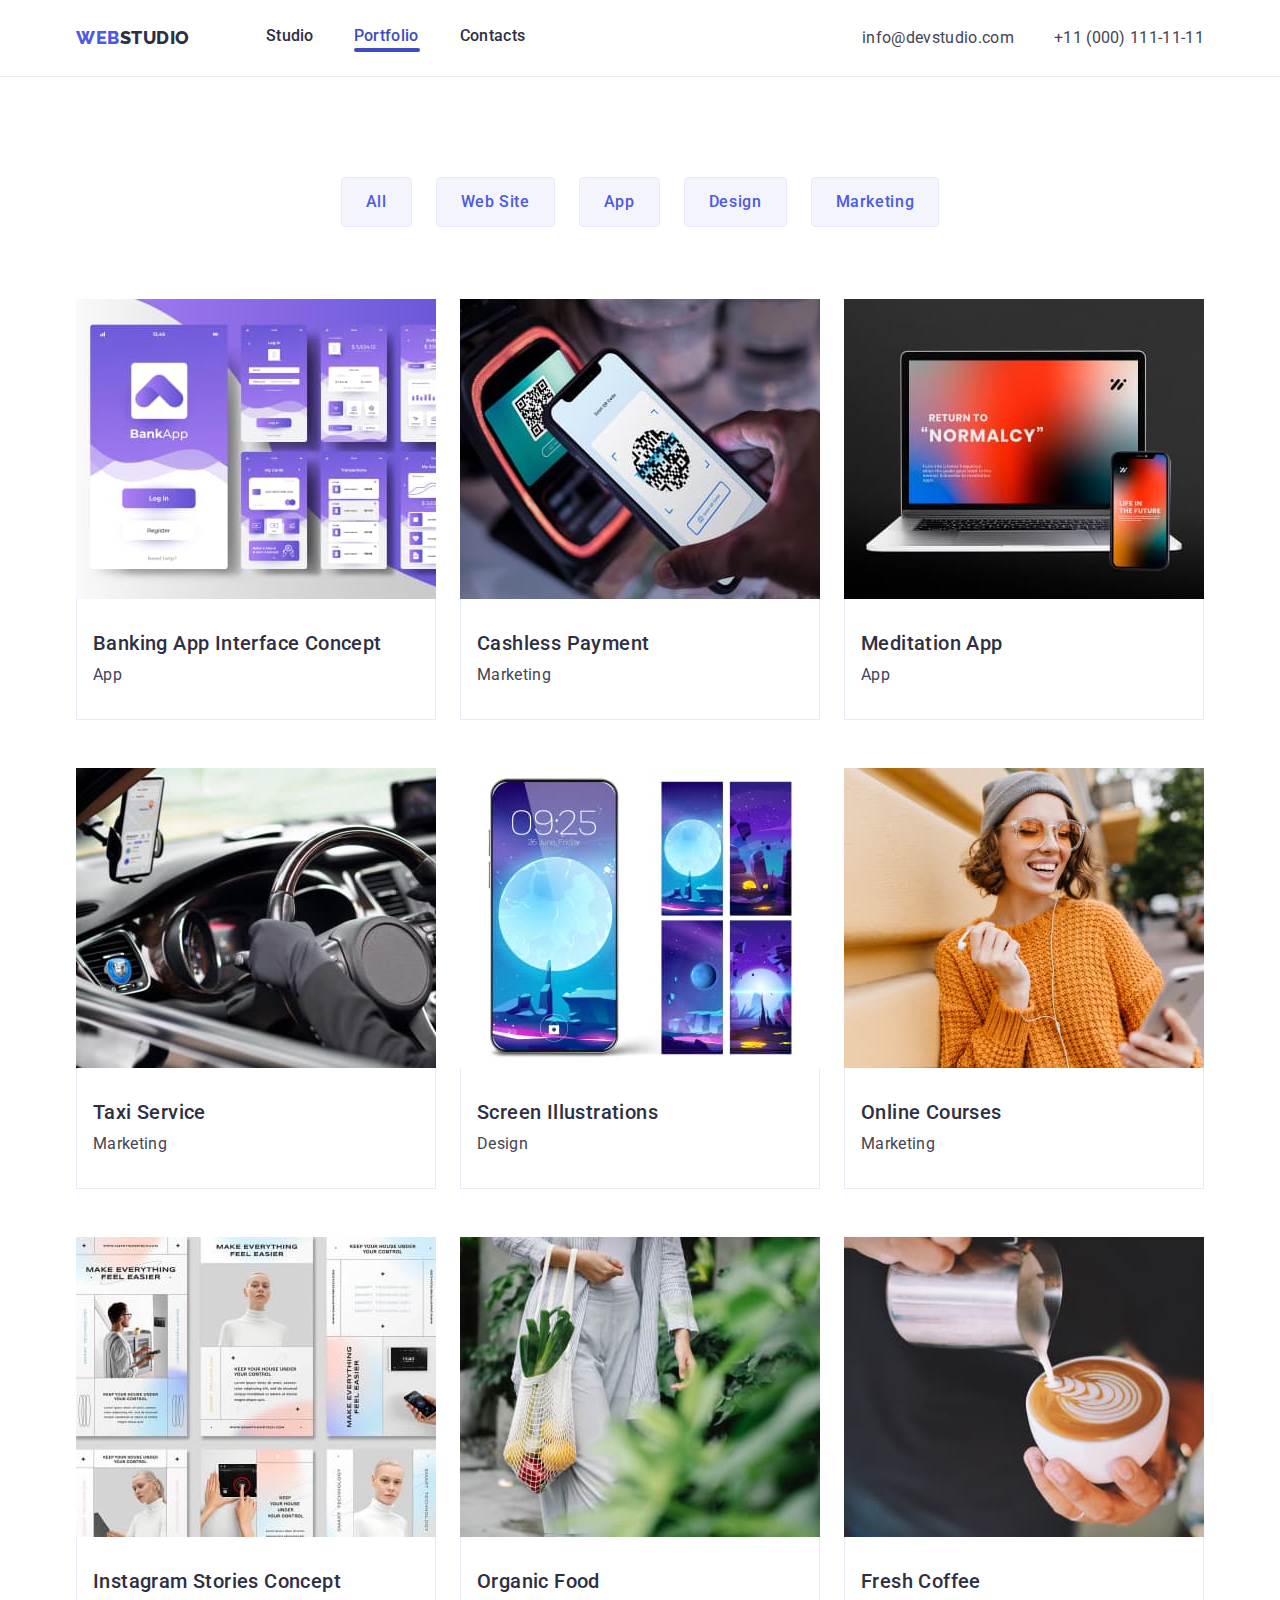
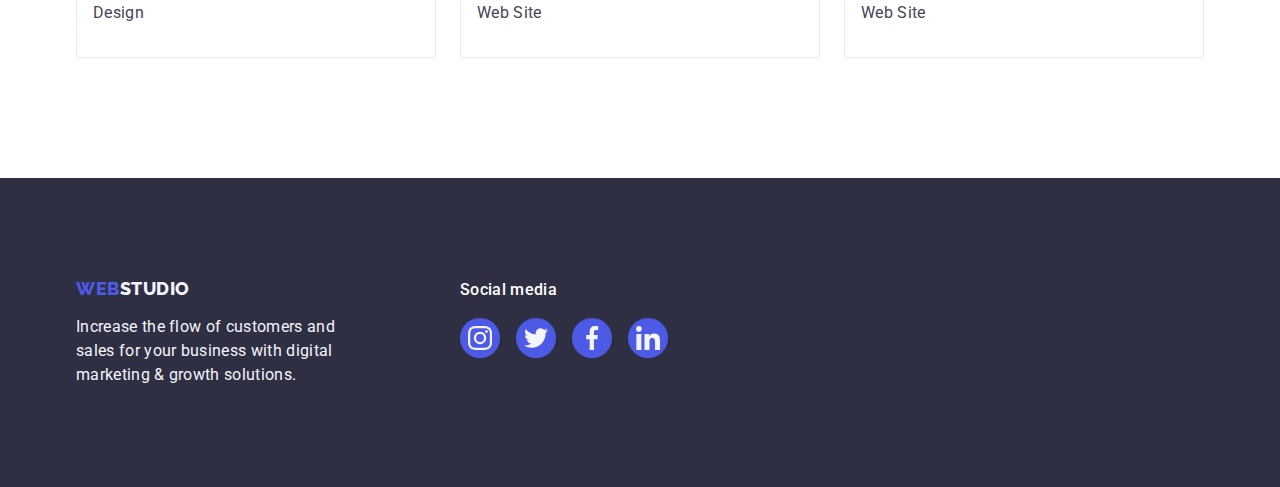
==== portfolio.html @ 3ab9d38a "Add" ====
<!DOCTYPE html>
<html lang="en">

<head>
    <meta charset="UTF-8">
    <meta http-equiv="X-UA-Compatible" content="IE=edge">
    <meta name="viewport" content="width=device-width, initial-scale=1.0">
    <link rel="preconnect" href="https://fonts.googleapis.com">
    <link rel="preconnect" href="https://fonts.gstatic.com" crossorigin>
    <link
        href="https://fonts.googleapis.com/css2?family=Raleway:wght@800&family=Roboto:wght@400;500;700;900&display=swap"
        rel="stylesheet">
    <link rel="stylesheet" href="https://cdn.jsdelivr.net/npm/modern-normalize@2.0.0/modern-normalize.min.css">
    <link rel="stylesheet" href="./css/styles.css" />
    <title>Portfolio</title>
</head>

<body>
    <header class="header">
        <div class="container header-container">
            <nav class="header-nav">
                <a href="./index.html" class="link logo header-link-logo">Web<span class="header-logo">Studio</span></a>
                <ul class="list header-nav-list">
                    <li class="header-nav-list-item"><a class="link" href="./index.html">Studio</a></li>
                    <li class="header-nav-list-item"><a class="link current" href="./portfolio.html">Portfolio</a></li>
                    <li class="header-nav-list-item"><a class="link" href="">Contacts</a></li>
                </ul>
            </nav>
            <address class="address">
                <ul class="list header-contacts-list">
                    <li class="header-contacts-list-item"><a class="link"
                            href="mailto:info@devstudio.com">info@devstudio.com</a></li>
                    <li class="header-contacts-list-item"><a class="link" href="tel:+110001111111">+11 (000)
                            111-11-11</a>
                    </li>
                </ul>
            </address>
        </div>
    </header>

    <main>
        <section class="section-portfolio">
            <div class="container">
                <h1 class="visually-hidden">Portfolio</h1>
                <ul class="list portfolio-filter-list">
                    <li><button class="portfolio-filter-btn" type="button">All</button></li>
                    <li><button class="portfolio-filter-btn" type="button">Web Site</button></li>
                    <li><button class="portfolio-filter-btn" type="button">App</button></li>
                    <li><button class="portfolio-filter-btn" type="button">Design</button></li>
                    <li><button class="portfolio-filter-btn" type="button">Marketing</button></li>
                </ul>

                <ul class="list portfolio-list">
                    <li class="portfolio-list-item">
                        <a href="" class="link">
                            <div class="portfolio-image-wrapper">
                                <img src="./images/portfolio-img-1.jpg" alt="Banking App Interface Concept" width="360"
                                    class="portfolio-image" />
                                <div class="overlay">14 Stylish and User-Friendly App Design Concepts · Task Manager App
                                    ·
                                    Calorie Tracker App · Exotic Fruit Ecommerce App ·
                                    Cloud Storage App</div>
                            </div>
                            <div class="card-portfolio-wrapper">
                                <h2 class="portfolio-list-item-title">Banking App Interface Concept</h2>
                                <p class="portfolio-list-item-text">App</p>
                            </div>
                        </a>
                    </li>
                    <li class="portfolio-list-item">
                        <a href="" class="link">
                            <div class="portfolio-image-wrapper">
                                <img src="./images/portfolio-img-2.jpg" alt="Cashless Payment" width="360" />
                                <div class="overlay">14 Stylish and User-Friendly App Design Concepts · Task Manager App
                                    ·
                                    Calorie Tracker App · Exotic Fruit Ecommerce App ·
                                    Cloud Storage App</div>
                            </div>
                            <div class="card-portfolio-wrapper">
                                <h2 class="portfolio-list-item-title">Cashless Payment</h2>
                                <p class="portfolio-list-item-text">Marketing</p>
                            </div>
                        </a>
                    </li>
                    <li class="portfolio-list-item">
                        <a href="" class="link">
                            <div class="portfolio-image-wrapper">
                                <img src="./images/portfolio-img-3.jpg" alt="Meditation App" width="360" />
                                <div class="overlay">14 Stylish and User-Friendly App Design Concepts · Task Manager App
                                    ·
                                    Calorie Tracker App · Exotic Fruit Ecommerce App ·
                                    Cloud Storage App</div>
                            </div>
                            <div class="card-portfolio-wrapper">
                                <h2 class="portfolio-list-item-title">Meditation App</h2>
                                <p class="portfolio-list-item-text">App</p>
                            </div>
                        </a>
                    </li>
                    <li class="portfolio-list-item">
                        <a href="" class="link">
                            <div class="portfolio-image-wrapper">
                                <img src="./images/portfolio-img-4.jpg" alt="Taxi Service" width="360" />
                                <div class="overlay">14 Stylish and User-Friendly App Design Concepts · Task Manager App
                                    ·
                                    Calorie Tracker App · Exotic Fruit Ecommerce App ·
                                    Cloud Storage App</div>
                            </div>
                            <div class="card-portfolio-wrapper">
                                <h2 class="portfolio-list-item-title">Taxi Service</h2>
                                <p class="portfolio-list-item-text">Marketing</p>
                            </div>
                        </a>
                    </li>
                    <li class="portfolio-list-item">
                        <a href="" class="link">
                            <div class="portfolio-image-wrapper">
                                <img src="./images/portfolio-img-5.jpg" alt="Screen Illustrations" width="360" />
                                <div class="overlay">14 Stylish and User-Friendly App Design Concepts · Task Manager App
                                    ·
                                    Calorie Tracker App · Exotic Fruit Ecommerce App ·
                                    Cloud Storage App</div>
                            </div>
                            <div class="card-portfolio-wrapper">
                                <h2 class="portfolio-list-item-title">Screen Illustrations</h2>
                                <p class="portfolio-list-item-text">Design</p>
                            </div>
                        </a>
                    </li>
                    <li class="portfolio-list-item">
                        <a href="" class="link">
                            <div class="portfolio-image-wrapper">
                                <img src="./images/portfolio-img-6.jpg" alt="Online Courses" width="360" />
                                <div class="overlay">14 Stylish and User-Friendly App Design Concepts · Task Manager App
                                    ·
                                    Calorie Tracker App · Exotic Fruit Ecommerce App ·
                                    Cloud Storage App</div>
                            </div>
                            <div class="card-portfolio-wrapper">
                                <h2 class="portfolio-list-item-title">Online Courses</h2>
                                <p class="portfolio-list-item-text">Marketing</p>
                            </div>
                        </a>
                    </li>
                    <li class="portfolio-list-item">
                        <a href="" class="link">
                            <div class="portfolio-image-wrapper">
                                <img src="./images/portfolio-img-7.jpg" alt="Instagram Stories Concept" width="360" />
                                <div class="overlay">14 Stylish and User-Friendly App Design Concepts · Task Manager App
                                    ·
                                    Calorie Tracker App · Exotic Fruit Ecommerce App ·
                                    Cloud Storage App</div>
                            </div>
                            <div class="card-portfolio-wrapper">
                                <h2 class="portfolio-list-item-title">Instagram Stories Concept</h2>
                                <p class="portfolio-list-item-text">Design</p>
                            </div>
                        </a>
                    </li>
                    <li class="portfolio-list-item">
                        <a href="" class="link">
                            <div class="portfolio-image-wrapper">
                                <img src="./images/portfolio-img-8.jpg" alt="Organic Food" width="360" />
                                <div class="overlay">14 Stylish and User-Friendly App Design Concepts · Task Manager App
                                    ·
                                    Calorie Tracker App · Exotic Fruit Ecommerce App ·
                                    Cloud Storage App</div>
                            </div>
                            <div class="card-portfolio-wrapper">
                                <h2 class="portfolio-list-item-title">Organic Food</h2>
                                <p class="portfolio-list-item-text">Web Site</p>
                            </div>
                        </a>
                    </li>
                    <li class="portfolio-list-item">
                        <a href="" class="link">
                            <div class="portfolio-image-wrapper">
                                <img src="./images/portfolio-img-9.jpg" alt="Fresh Coffee" width="360" />
                                <div class="overlay">14 Stylish and User-Friendly App Design Concepts · Task Manager App
                                    ·
                                    Calorie Tracker App · Exotic Fruit Ecommerce App ·
                                    Cloud Storage App</div>
                            </div>
                            <div class="card-portfolio-wrapper">
                                <h2 class="portfolio-list-item-title">Fresh Coffee</h2>
                                <p class="portfolio-list-item-text">Web Site</p>
                            </div>
                        </a>
                    </li>
                </ul>
            </div>
        </section>
    </main>

    <footer class="footer">
        <div class="container">
            <div class="footer-info"><a href="./index.html" lang="en" class="link logo footer-link-logo">Web<span
                        class="footer-logo">Studio</span></a>
                <p class="footer-text">Increase the flow of customers and sales for your business with digital marketing
                    &
                    growth solutions.</p>
            </div>
            <div class="footer-social-links">
                <p class="social-media-title">Social media</p>
                <ul class="list list-social-media-wrapper">
                    <li>
                        <a href="https://www.instagram.com/" class="link list-item-social-media-wrapper"
                            target="_blank">
                            <svg width="24" height="24" class="social-media-icon">
                                <use href="./images/icons.svg#icon-instagram"></use>
                            </svg>
                        </a>
                    </li>
                    <li>
                        <a href="https://twitter.com/" class="link list-item-social-media-wrapper" target="_blank">
                            <svg width="24" height="24" class="social-media-icon">
                                <use href="./images/icons.svg#icon-twitter"></use>
                            </svg>
                        </a>
                    </li>
                    <li>
                        <a href="https://facebook.com/" class="link list-item-social-media-wrapper" target="_blank">
                            <svg width="24" height="24" class="social-media-icon">
                                <use href="./images/icons.svg#icon-facebook"></use>
                            </svg>
                        </a>
                    </li>
                    <li>
                        <a href="https://www.linkedin.com/" class="link list-item-social-media-wrapper" target="_blank">
                            <svg width="24" height="24" class="social-media-icon">
                                <use href="./images/icons.svg#icon-linkedin"></use>
                            </svg>
                        </a>
                    </li>
                </ul>
            </div>
        </div>
    </footer>




</body>

</html>
---- css/styles.css ----
:root {
    --primary-color: #2E2F42;
    --second-color: #434455;
    --third-color: #F4F4FD;
    --accent-color: #4D5AE5;
    --white-color: #FFFFFF;
    --hover-color: #404BBF;
    --background: #E7E9FC;
}


body {
    font-family: 'Roboto', sans-serif;
    color: var(--second-color);
    background-color: var(--white-color);
    line-height: 1.5;
    letter-spacing: 0.02em;
}

h1,
h2,
h3,
h4,
h5,
h6,
p {
    margin: 0;
}

img {
    display: block;
    max-width: 100%;
}

.link {
    text-decoration: none;
    color: var(--primary-color);

}

.list {
    list-style-type: none;
    padding-left: 0;
    margin: 0;
}

.container {
    max-width: 1158px;
    padding-left: 15px;
    padding-right: 15px;
    margin-left: auto;
    margin-right: auto;
}

.header-nav-list .link.current {
    color: var(--hover-color);
}

.header-nav-list-item .link.current::after {
    width: 66px;
    height: 4px;
    display: block;
    content: "";
    background-color: var(--hover-color);
    border-radius: 2px;
}

.header {
    border-bottom: 1px solid var(--background);
}

.logo {
    font-family: 'Raleway', sans-serif;
    font-size: 18px;
    font-weight: 800;
    line-height: 1.17;
    letter-spacing: 0.54px;
    text-transform: uppercase;
    color: var(--accent-color);
}

.header-link-logo {
    margin-right: 76px;
}

.header-container {
    display: flex;
    justify-content: space-between;
    align-items: center;
    padding: 0 15px;
    width: 1158px;
}

.header-nav {
    display: flex;
    align-items: center;
}

.header-nav-list,
.header-contacts-list {
    display: flex;
    gap: 40px;
    padding: 24px 0;
}

.header-logo {
    color: var(--primary-color);
}

.header-nav-list .link {
    color: var(--primary-color);
    font-weight: 500;
    line-height: 1.5;
    letter-spacing: 0.02em;
    padding: 24px 0;
    transition: color 250ms cubic-bezier(0.4, 0, 0.2, 1);
}

.header-nav-list .link:hover,
.header-nav-list .link:focus {
    color: var(--hover-color);
}

.header-contacts-list .link {
    color: var(--second-color);
}

.header-contacts-list .link:hover,
.header-contacts-list .link:focus {
    color: var(--hover-color);
}

.address {
    font-style: normal;
}

.section {
    padding-bottom: 120px;
}


.hero {
    background-color: var(--primary-color);
    padding: 188px 0px;
    background-image: linear-gradient(rgba(46, 47, 66, 0.7),
            rgba(46, 47, 66, 0.7)), url("../images/hero-background.jpg");
    background-repeat: no-repeat;
    background-position: center center;
    background-size: auto 1440px;
}

.hero-container {
    display: flex;
    flex-direction: column;
    gap: 48px;
}

.hero-title {
    color: var(--white-color);
    font-size: 56px;
    line-height: 1.07;
    letter-spacing: 1.12px;
    text-align: center;
    max-width: 496px;
    margin: 0 auto;
}

.hero-order-btn {
    background: var(--accent-color);
    color: var(--white-color);
    border: none;
    cursor: pointer;
    font-weight: 500;
    line-height: 1.5;
    letter-spacing: 0.04em;
    align-self: center;
    padding: 16px 32px;
    border-radius: 4px;
    box-shadow: 0px 4px 4px 0px rgba(0, 0, 0, 0.15);
    min-width: 169px;
    transition: background-color 250ms cubic-bezier(0.4, 0, 0.2, 1);
}

.hero-order-btn:hover,
.hero-order-btn:focus {
    background-color: var(--hover-color);
}

.section-advantages {
    padding-top: 120px;
}

.visually-hidden {
    position: absolute;
    width: 1px;
    height: 1px;
    margin: -1px;
    border: 0;
    padding: 0;
    white-space: nowrap;
    clip-path: inset(100%);
    clip: rect(0 0 0 0);
    overflow: hidden;
}

.section-title {
    line-height: 1.11;
    font-size: 36px;
    font-weight: 700;
    letter-spacing: 0.72px;
    text-align: center;
    text-transform: capitalize;
    color: var(--primary-color);
    margin-bottom: 72px;
}

.list-advantages {
    display: flex;
    justify-content: center;
    gap: 24px;
}

.list-advantages-item {
    flex-basis: calc((100% - 72px) / 4);
}


.list-item-icon-wrapper {
    padding: 24px 100px;
    background-color: var(--third-color);
    border-radius: 4px;
    margin-bottom: 8px;
}


.list-item-title {
    font-size: 20px;
    font-weight: 500;
    line-height: 1.2;
    letter-spacing: 0.4px;
    color: var(--primary-color);
    margin-bottom: 8px;
}


.list-works {
    display: flex;
    gap: 24px;
    flex-wrap: wrap;
    justify-content: center;
}

.list-works-item {
    flex-basis: calc((100% - 3 * 16px) / 3);
}

.section-our-team {
    padding-top: 120px;
}

.list-our-team {
    display: flex;
    justify-content: center;
    gap: 24px;
    flex-wrap: wrap;
}

.list-item-our-team {
    flex-basis: calc((100% - 72px) / 4);
    border-radius: 0px 0px 4px 4px;
    box-shadow: 0px 2px 1px 0px rgba(46, 47, 66, 0.08), 0px 1px 1px 0px rgba(46, 47, 66, 0.16), 0px 1px 6px 0px rgba(46, 47, 66, 0.08);
}

.card-wrapper {
    padding: 32px 0;
}

.list-item-text {
    color: var(--second-color);
}

.section-our-team {
    background-color: var(--third-color);
    text-align: center;
    margin-bottom: 120px;
}

.list-item-our-team {
    background-color: var(--white-color);
}

.list-social-media-wrapper {
    display: flex;
    align-items: center;
    gap: 24px;
    padding: 0 16px;
    margin-top: 8px;
}

.list-item-social-media-wrapper {
    width: 40px;
    height: 40px;
    padding: 12px;
    border-radius: 50%;
    background-color: var(--accent-color);
    display: block;
    transition: background-color 250ms cubic-bezier(0.4, 0, 0.2, 1);
}

.list-item-social-media-wrapper:hover,
.list-item-social-media-wrapper:focus {
    background-color: var(--hover-color);
}


.social-media-icon {
    fill: var(--third-color);
}

.list-customers {
    display: flex;
    gap: 24px;
    align-items: center;
    justify-content: space-between;
}

.list-customers-item {
    flex-basis: calc((100%-120px)/6);
}

.list-customers-icon-link {
    padding: 16px 32px;
    border-radius: 4px;
    border: 1px solid #8E8F99;
    display: block;
    fill: #8E8F99;
    transition: border 250ms cubic-bezier(0.4, 0, 0.2, 1), fill 250ms cubic-bezier(0.4, 0, 0.2, 1);
    cursor: pointer;
}

.list-customers-icon-link:hover,
.list-customers-icon-link:focus {
    border: 1px solid var(--hover-color);
    fill: var(--hover-color);
}

/*============================================== FOOTER =================================================*/
.footer {
    background-color: var(--primary-color);
    padding: 100px 0;
}

.footer .container {
    display: flex;
    gap: 120px;
}

.footer-link-logo {
    margin-bottom: 16px;
    display: inline-block;
}

.footer-logo {
    color: var(--third-color)
}

.footer-text {
    color: var(--third-color);
    width: 264px;
}

.social-media-title {
    color: var(--white-color);
    font-size: 16px;
    font-weight: 500;
    line-height: 1.5;
    margin-bottom: 16px;
}

.footer .list-social-media-wrapper {
    gap: 16px;
    padding: 0;
}

.footer .list-item-social-media-wrapper {
    padding: 8px;
}

.footer .section-portfolio {
    padding: 96px 0 120px 0;
}


/*============================================ PORTFOLIO =============================================*/

.section-portfolio {
    margin: 100px 0 120px 0;
}

.portfolio-filter-list {
    display: flex;
    justify-content: center;
    gap: 24px;
    margin-bottom: 72px;
}

.portfolio-filter-btn {
    font-family: 'Roboto', sans-serif;
    color: var(--accent-color);
    background-color: var(--third-color);
    font-weight: 500;
    letter-spacing: 0.04em;
    line-height: 1.5;
    cursor: pointer;
    padding: 12px 24px;
    border-radius: 4px;
    border: 1px solid var(--background);
    transition: border 250ms cubic-bezier(0.4, 0, 0.2, 1),
        background-color 250ms cubic-bezier(0.4, 0, 0.2, 1),
        color 250ms cubic-bezier(0.4, 0, 0.2, 1),
        box-shadow 250ms cubic-bezier(0.4, 0, 0.2, 1);
}

.portfolio-filter-btn:hover,
.portfolio-filter-btn:focus,
.portfolio-filter-btn:active {
    color: var(--white-color);
    background-color: var(--hover-color);
    border: 1px solid transparent;
    box-shadow: 0px 2px 2px 0px rgba(0, 0, 0, 0.12), 0px 2px 1px 0px rgba(0, 0, 0, 0.08), 0px 3px 1px 0px rgba(0, 0, 0, 0.10);
}


.portfolio-list {
    display: flex;
    flex-wrap: wrap;
    justify-content: center;
    column-gap: 24px;
    row-gap: 48px;
}

.portfolio-list-item {
    flex-basis: calc((100% - 48px) / 3);
    transition: transform 250ms cubic-bezier(0.4, 0, 0.2, 1);
}

.portfolio-image-wrapper {
    overflow: hidden;
    position: relative;
}

.portfolio-image {
    width: 100%;
    display: block;
}

.overlay {
    color: var(--third-color);
    font-size: 16px;
    line-height: 1.5;
    padding: 40px 32px;
    position: absolute;
    top: 0;
    left: 0;
    width: 100%;
    height: 100%;
    transition: transform 250ms cubic-bezier(0.4, 0, 0.2, 1);
    transform: translateY(100%);
    background-color: var(--accent-color);
}


.portfolio-list-item:hover .overlay {
    transform: translateY(0);
}

.portfolio-list-item:hover,
.portfolio-list-item:focus,
.portfolio-list-item:active {
    box-shadow: 0px 2px 1px 0px rgba(46, 47, 66, 0.08), 0px 1px 1px 0px rgba(46, 47, 66, 0.16), 0px 1px 6px 0px rgba(46, 47, 66, 0.08);
}

.card-portfolio-wrapper {
    padding: 32px 16px;
    border: 1px solid var(--background);
    border-top: none;
}

.portfolio-list-item-title {
    margin-bottom: 8px;
}

.portfolio-list-item-title {
    color: var(--primary-color);
    font-size: 20px;
    font-weight: 500;
    line-height: 1.2;
    letter-spacing: 0.4px;
}

.portfolio-list-item-text {
    color: var(--second-color);
}


/*============================================== MODAL ===========================================*/

.modal-overlay {
    position: fixed;
    top: 0;
    left: 0;
    width: 100%;
    height: 100%;
    background-color: rgba(0, 0, 0, 0.3);

}

.modal {
    width: 408px;
    height: 584px;
    border-radius: 4px;
    background: #FCFCFC;
    box-shadow: 0px 2px 1px 0px rgba(0, 0, 0, 0.20), 0px 1px 3px 0px rgba(0, 0, 0, 0.12), 0px 1px 1px 0px rgba(0, 0, 0, 0.14);
    position: absolute;
    top: 50%;
    left: 50%;
    transform: translate(-50%, -50%);
    position: relative;
}

.close-btn {
    position: absolute;
    top: 24px;
    left: 360px;
    background-color: var(--background);
    border-radius: 50%;
    padding: 8px;
    width: 24px;
    height: 24px;
    border: 1px solid rgba(0, 0, 0, 0.10);
    cursor: pointer;
}

.close-btn svg {
    display: block;
}

.is-hidden {
    display: none;
}
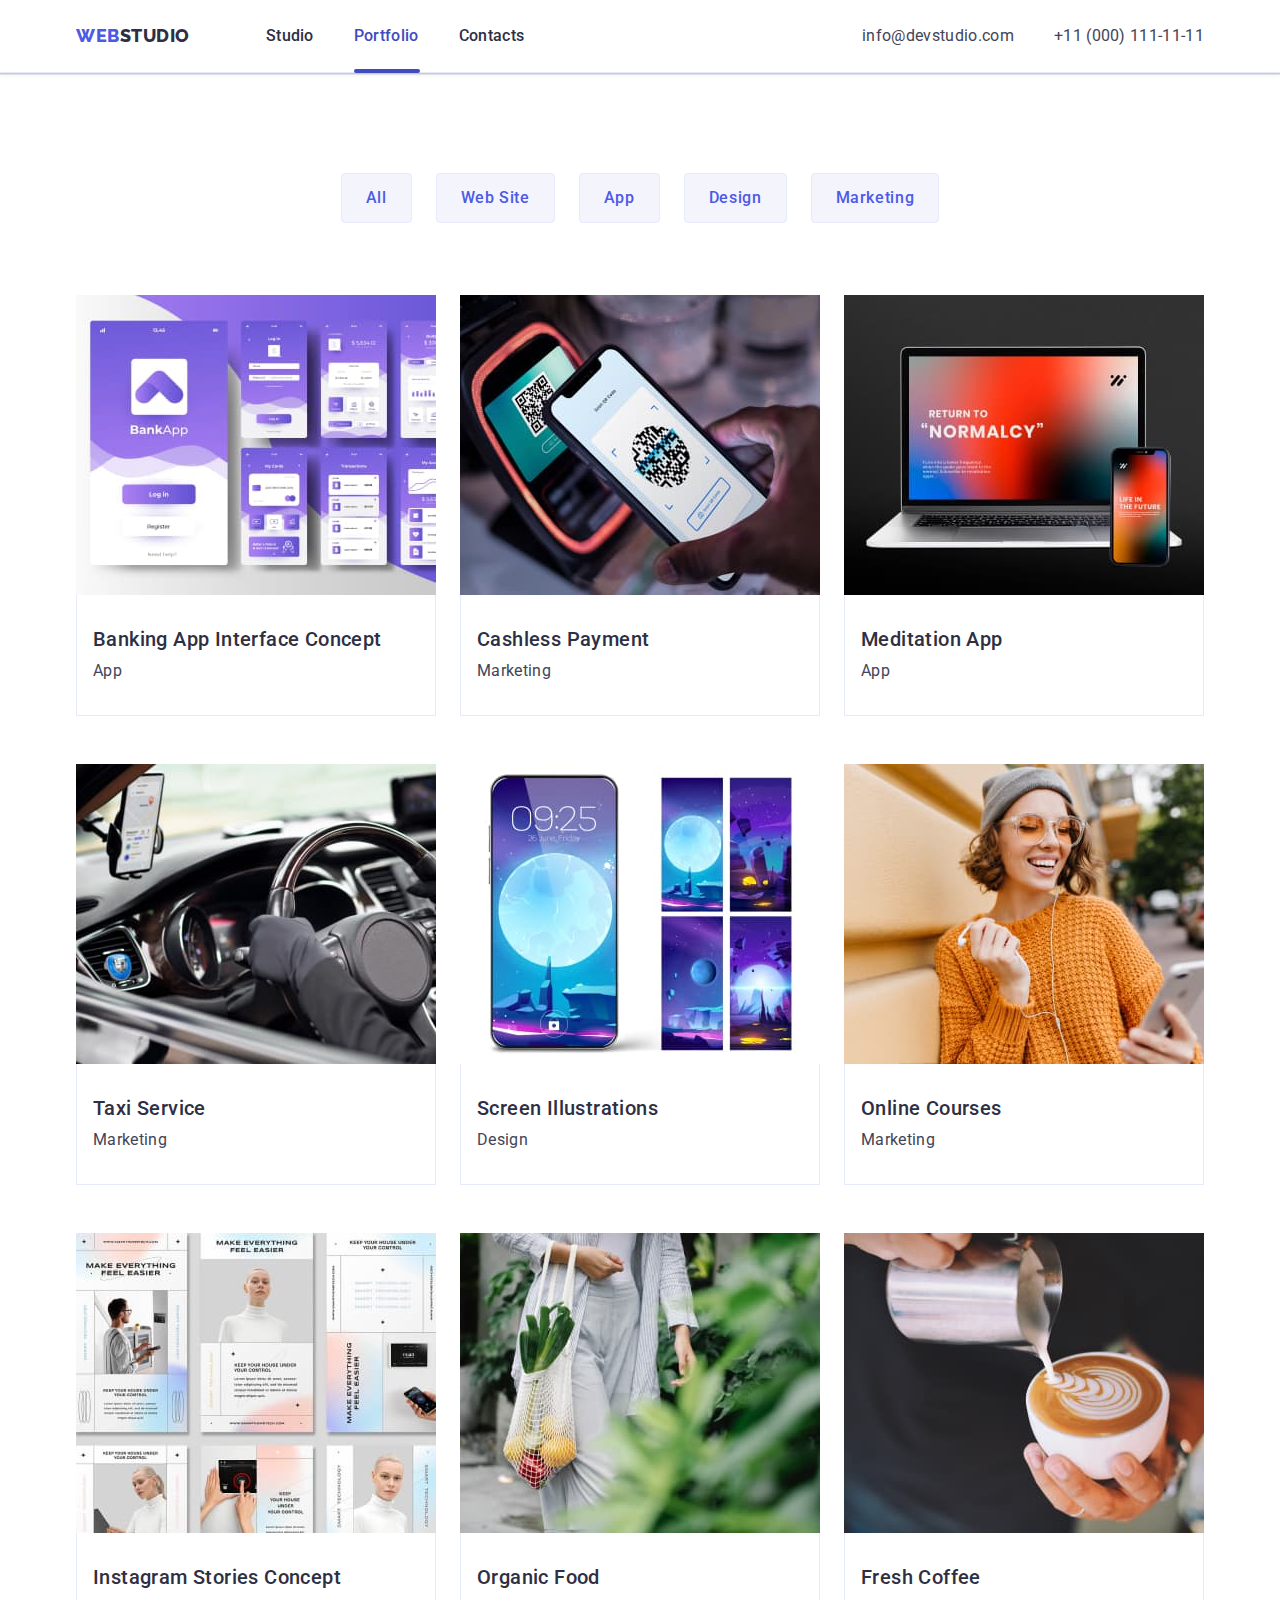
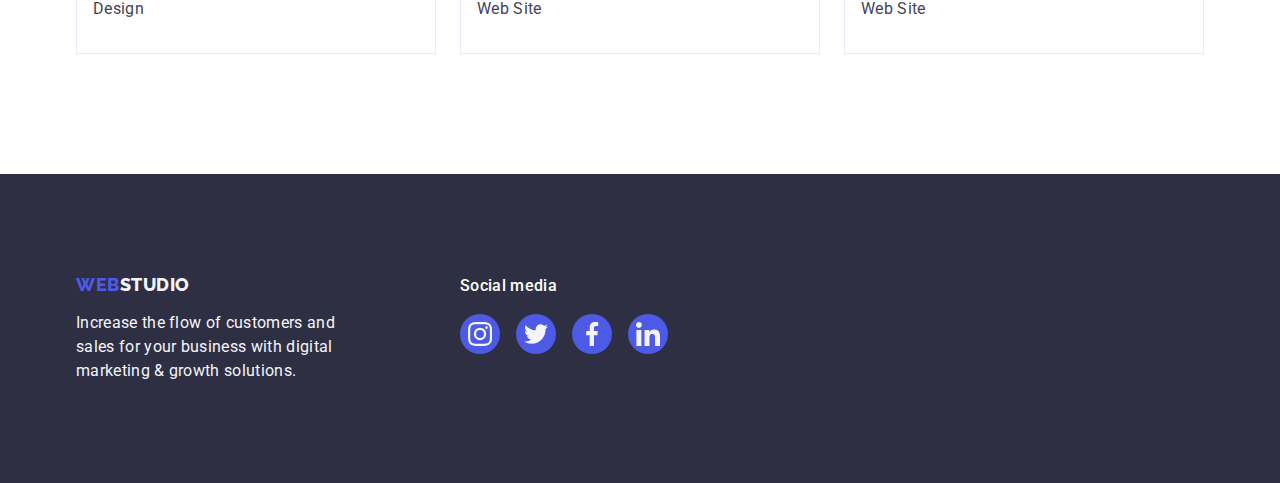
==== commit a7a395ac: "Fix" ====
--- a/portfolio.html
+++ b/portfolio.html
@@ -21,9 +21,10 @@
             <nav class="header-nav">
                 <a href="./index.html" class="link logo header-link-logo">Web<span class="header-logo">Studio</span></a>
                 <ul class="list header-nav-list">
-                    <li class="header-nav-list-item"><a class="link" href="./index.html">Studio</a></li>
-                    <li class="header-nav-list-item"><a class="link current" href="./portfolio.html">Portfolio</a></li>
-                    <li class="header-nav-list-item"><a class="link" href="">Contacts</a></li>
+                    <li class="header-nav-list-item"><a class="link nav-link" href="./index.html">Studio</a></li>
+                    <li class="header-nav-list-item"><a class="link nav-link current"
+                            href="./portfolio.html">Portfolio</a></li>
+                    <li class="header-nav-list-item"><a class="link nav-link" href="">Contacts</a></li>
                 </ul>
             </nav>
             <address class="address">
@@ -43,23 +44,31 @@
             <div class="container">
                 <h1 class="visually-hidden">Portfolio</h1>
                 <ul class="list portfolio-filter-list">
-                    <li><button class="portfolio-filter-btn" type="button">All</button></li>
-                    <li><button class="portfolio-filter-btn" type="button">Web Site</button></li>
-                    <li><button class="portfolio-filter-btn" type="button">App</button></li>
-                    <li><button class="portfolio-filter-btn" type="button">Design</button></li>
-                    <li><button class="portfolio-filter-btn" type="button">Marketing</button></li>
+                    <li class="portfolio-filter-list-item"><button class="portfolio-filter-btn"
+                            type="button">All</button></li>
+                    <li class="portfolio-filter-list-item"><button class="portfolio-filter-btn" type="button">Web
+                            Site</button></li>
+                    <li class="portfolio-filter-list-item"><button class="portfolio-filter-btn"
+                            type="button">App</button></li>
+                    <li class="portfolio-filter-list-item"><button class="portfolio-filter-btn"
+                            type="button">Design</button></li>
+                    <li class="portfolio-filter-list-item"><button class="portfolio-filter-btn"
+                            type="button">Marketing</button></li>
                 </ul>
 
                 <ul class="list portfolio-list">
                     <li class="portfolio-list-item">
-                        <a href="" class="link">
+                        <a href="" class="link list-item-portfolio-link">
                             <div class="portfolio-image-wrapper">
                                 <img src="./images/portfolio-img-1.jpg" alt="Banking App Interface Concept" width="360"
                                     class="portfolio-image" />
-                                <div class="overlay">14 Stylish and User-Friendly App Design Concepts · Task Manager App
-                                    ·
-                                    Calorie Tracker App · Exotic Fruit Ecommerce App ·
-                                    Cloud Storage App</div>
+                                <div>
+                                    <p class="overlay">14 Stylish and User-Friendly App Design Concepts · Task Manager
+                                        App
+                                        ·
+                                        Calorie Tracker App · Exotic Fruit Ecommerce App ·
+                                        Cloud Storage App</p>
+                                </div>
                             </div>
                             <div class="card-portfolio-wrapper">
                                 <h2 class="portfolio-list-item-title">Banking App Interface Concept</h2>
@@ -68,13 +77,16 @@
                         </a>
                     </li>
                     <li class="portfolio-list-item">
-                        <a href="" class="link">
+                        <a href="" class="link list-item-portfolio-link">
                             <div class="portfolio-image-wrapper">
                                 <img src="./images/portfolio-img-2.jpg" alt="Cashless Payment" width="360" />
-                                <div class="overlay">14 Stylish and User-Friendly App Design Concepts · Task Manager App
-                                    ·
-                                    Calorie Tracker App · Exotic Fruit Ecommerce App ·
-                                    Cloud Storage App</div>
+                                <div>
+                                    <p class="overlay">14 Stylish and User-Friendly App Design Concepts · Task Manager
+                                        App
+                                        ·
+                                        Calorie Tracker App · Exotic Fruit Ecommerce App ·
+                                        Cloud Storage App</p>
+                                </div>
                             </div>
                             <div class="card-portfolio-wrapper">
                                 <h2 class="portfolio-list-item-title">Cashless Payment</h2>
@@ -83,13 +95,16 @@
                         </a>
                     </li>
                     <li class="portfolio-list-item">
-                        <a href="" class="link">
+                        <a href="" class="link list-item-portfolio-link">
                             <div class="portfolio-image-wrapper">
                                 <img src="./images/portfolio-img-3.jpg" alt="Meditation App" width="360" />
-                                <div class="overlay">14 Stylish and User-Friendly App Design Concepts · Task Manager App
-                                    ·
-                                    Calorie Tracker App · Exotic Fruit Ecommerce App ·
-                                    Cloud Storage App</div>
+                                <div>
+                                    <p class="overlay">14 Stylish and User-Friendly App Design Concepts · Task Manager
+                                        App
+                                        ·
+                                        Calorie Tracker App · Exotic Fruit Ecommerce App ·
+                                        Cloud Storage App</p>
+                                </div>
                             </div>
                             <div class="card-portfolio-wrapper">
                                 <h2 class="portfolio-list-item-title">Meditation App</h2>
@@ -98,13 +113,16 @@
                         </a>
                     </li>
                     <li class="portfolio-list-item">
-                        <a href="" class="link">
+                        <a href="" class="link list-item-portfolio-link">
                             <div class="portfolio-image-wrapper">
                                 <img src="./images/portfolio-img-4.jpg" alt="Taxi Service" width="360" />
-                                <div class="overlay">14 Stylish and User-Friendly App Design Concepts · Task Manager App
-                                    ·
-                                    Calorie Tracker App · Exotic Fruit Ecommerce App ·
-                                    Cloud Storage App</div>
+                                <div>
+                                    <p class="overlay">14 Stylish and User-Friendly App Design Concepts · Task Manager
+                                        App
+                                        ·
+                                        Calorie Tracker App · Exotic Fruit Ecommerce App ·
+                                        Cloud Storage App</p>
+                                </div>
                             </div>
                             <div class="card-portfolio-wrapper">
                                 <h2 class="portfolio-list-item-title">Taxi Service</h2>
@@ -113,13 +131,16 @@
                         </a>
                     </li>
                     <li class="portfolio-list-item">
-                        <a href="" class="link">
+                        <a href="" class="link list-item-portfolio-link">
                             <div class="portfolio-image-wrapper">
                                 <img src="./images/portfolio-img-5.jpg" alt="Screen Illustrations" width="360" />
-                                <div class="overlay">14 Stylish and User-Friendly App Design Concepts · Task Manager App
-                                    ·
-                                    Calorie Tracker App · Exotic Fruit Ecommerce App ·
-                                    Cloud Storage App</div>
+                                <div>
+                                    <p class="overlay">14 Stylish and User-Friendly App Design Concepts · Task Manager
+                                        App
+                                        ·
+                                        Calorie Tracker App · Exotic Fruit Ecommerce App ·
+                                        Cloud Storage App</p>
+                                </div>
                             </div>
                             <div class="card-portfolio-wrapper">
                                 <h2 class="portfolio-list-item-title">Screen Illustrations</h2>
@@ -128,13 +149,16 @@
                         </a>
                     </li>
                     <li class="portfolio-list-item">
-                        <a href="" class="link">
+                        <a href="" class="link list-item-portfolio-link">
                             <div class="portfolio-image-wrapper">
                                 <img src="./images/portfolio-img-6.jpg" alt="Online Courses" width="360" />
-                                <div class="overlay">14 Stylish and User-Friendly App Design Concepts · Task Manager App
-                                    ·
-                                    Calorie Tracker App · Exotic Fruit Ecommerce App ·
-                                    Cloud Storage App</div>
+                                <div>
+                                    <p class="overlay">14 Stylish and User-Friendly App Design Concepts · Task Manager
+                                        App
+                                        ·
+                                        Calorie Tracker App · Exotic Fruit Ecommerce App ·
+                                        Cloud Storage App</p>
+                                </div>
                             </div>
                             <div class="card-portfolio-wrapper">
                                 <h2 class="portfolio-list-item-title">Online Courses</h2>
@@ -143,13 +167,16 @@
                         </a>
                     </li>
                     <li class="portfolio-list-item">
-                        <a href="" class="link">
+                        <a href="" class="link list-item-portfolio-link">
                             <div class="portfolio-image-wrapper">
                                 <img src="./images/portfolio-img-7.jpg" alt="Instagram Stories Concept" width="360" />
-                                <div class="overlay">14 Stylish and User-Friendly App Design Concepts · Task Manager App
-                                    ·
-                                    Calorie Tracker App · Exotic Fruit Ecommerce App ·
-                                    Cloud Storage App</div>
+                                <div>
+                                    <p class="overlay">14 Stylish and User-Friendly App Design Concepts · Task Manager
+                                        App
+                                        ·
+                                        Calorie Tracker App · Exotic Fruit Ecommerce App ·
+                                        Cloud Storage App</p>
+                                </div>
                             </div>
                             <div class="card-portfolio-wrapper">
                                 <h2 class="portfolio-list-item-title">Instagram Stories Concept</h2>
@@ -158,13 +185,16 @@
                         </a>
                     </li>
                     <li class="portfolio-list-item">
-                        <a href="" class="link">
+                        <a href="" class="link list-item-portfolio-link">
                             <div class="portfolio-image-wrapper">
                                 <img src="./images/portfolio-img-8.jpg" alt="Organic Food" width="360" />
-                                <div class="overlay">14 Stylish and User-Friendly App Design Concepts · Task Manager App
-                                    ·
-                                    Calorie Tracker App · Exotic Fruit Ecommerce App ·
-                                    Cloud Storage App</div>
+                                <div>
+                                    <p class="overlay">14 Stylish and User-Friendly App Design Concepts · Task Manager
+                                        App
+                                        ·
+                                        Calorie Tracker App · Exotic Fruit Ecommerce App ·
+                                        Cloud Storage App</p>
+                                </div>
                             </div>
                             <div class="card-portfolio-wrapper">
                                 <h2 class="portfolio-list-item-title">Organic Food</h2>
@@ -173,13 +203,16 @@
                         </a>
                     </li>
                     <li class="portfolio-list-item">
-                        <a href="" class="link">
+                        <a href="" class="link list-item-portfolio-link">
                             <div class="portfolio-image-wrapper">
                                 <img src="./images/portfolio-img-9.jpg" alt="Fresh Coffee" width="360" />
-                                <div class="overlay">14 Stylish and User-Friendly App Design Concepts · Task Manager App
-                                    ·
-                                    Calorie Tracker App · Exotic Fruit Ecommerce App ·
-                                    Cloud Storage App</div>
+                                <div>
+                                    <p class="overlay">14 Stylish and User-Friendly App Design Concepts · Task Manager
+                                        App
+                                        ·
+                                        Calorie Tracker App · Exotic Fruit Ecommerce App ·
+                                        Cloud Storage App</p>
+                                </div>
                             </div>
                             <div class="card-portfolio-wrapper">
                                 <h2 class="portfolio-list-item-title">Fresh Coffee</h2>
--- a/css/styles.css
+++ b/css/styles.css
@@ -52,21 +52,11 @@
     margin-right: auto;
 }
 
-.header-nav-list .link.current {
-    color: var(--hover-color);
-}
-
-.header-nav-list-item .link.current::after {
-    width: 66px;
-    height: 4px;
-    display: block;
-    content: "";
-    background-color: var(--hover-color);
-    border-radius: 2px;
-}
+/*========================================== HEADER =======================================*/
 
 .header {
     border-bottom: 1px solid var(--background);
+    box-shadow: 0px 1px 6px 0px rgba(46, 47, 66, 0.08), 0px 1px 1px 0px rgba(46, 47, 66, 0.16), 0px 2px 1px 0px rgba(46, 47, 66, 0.08);
 }
 
 .logo {
@@ -100,14 +90,15 @@
 .header-contacts-list {
     display: flex;
     gap: 40px;
-    padding: 24px 0;
 }
 
 .header-logo {
     color: var(--primary-color);
 }
 
-.header-nav-list .link {
+.nav-link {
+    display: block;
+    position: relative;
     color: var(--primary-color);
     font-weight: 500;
     line-height: 1.5;
@@ -116,13 +107,30 @@
     transition: color 250ms cubic-bezier(0.4, 0, 0.2, 1);
 }
 
-.header-nav-list .link:hover,
-.header-nav-list .link:focus {
+.nav-link:hover,
+.nav-link:focus {
     color: var(--hover-color);
 }
 
 .header-contacts-list .link {
     color: var(--second-color);
+    transition: color 250ms cubic-bezier(0.4, 0, 0.2, 1);
+}
+
+.header-nav-list .link.current {
+    color: var(--hover-color);
+}
+
+.header-nav-list-item .link.current::after {
+    position: absolute;
+    left: 0;
+    bottom: -1px;
+    width: 66px;
+    height: 4px;
+    display: block;
+    content: "";
+    background-color: var(--hover-color);
+    border-radius: 2px;
 }
 
 .header-contacts-list .link:hover,
@@ -138,7 +146,7 @@
     padding-bottom: 120px;
 }
 
-
+/*============================================= HERO ==========================================*/
 .hero {
     background-color: var(--primary-color);
     padding: 188px 0px;
@@ -146,7 +154,9 @@
             rgba(46, 47, 66, 0.7)), url("../images/hero-background.jpg");
     background-repeat: no-repeat;
     background-position: center center;
-    background-size: auto 1440px;
+    background-size: cover;
+    max-width: 1440px;
+    margin: 0 auto;
 }
 
 .hero-container {
@@ -186,6 +196,10 @@
     background-color: var(--hover-color);
 }
 
+
+/*======================================= SECTION ADVANTAGES =====================================*/
+
+
 .section-advantages {
     padding-top: 120px;
 }
@@ -230,6 +244,10 @@
     background-color: var(--third-color);
     border-radius: 4px;
     margin-bottom: 8px;
+    display: flex;
+    align-items: center;
+    justify-content: center;
+    height: 112px;
 }
 
 
@@ -242,7 +260,7 @@
     margin-bottom: 8px;
 }
 
-
+/*============================================= SECTION WORKS ==========================================*/
 .list-works {
     display: flex;
     gap: 24px;
@@ -254,8 +272,11 @@
     flex-basis: calc((100% - 3 * 16px) / 3);
 }
 
+/*============================================= SECTION OUR TEAM =======================================*/
 .section-our-team {
     padding-top: 120px;
+    background-color: var(--third-color);
+    text-align: center;
 }
 
 .list-our-team {
@@ -279,12 +300,6 @@
     color: var(--second-color);
 }
 
-.section-our-team {
-    background-color: var(--third-color);
-    text-align: center;
-    margin-bottom: 120px;
-}
-
 .list-item-our-team {
     background-color: var(--white-color);
 }
@@ -292,6 +307,7 @@
 .list-social-media-wrapper {
     display: flex;
     align-items: center;
+    justify-content: center;
     gap: 24px;
     padding: 0 16px;
     margin-top: 8px;
@@ -303,7 +319,9 @@
     padding: 12px;
     border-radius: 50%;
     background-color: var(--accent-color);
-    display: block;
+    display: flex;
+    align-items: center;
+    justify-content: center;
     transition: background-color 250ms cubic-bezier(0.4, 0, 0.2, 1);
 }
 
@@ -317,6 +335,14 @@
     fill: var(--third-color);
 }
 
+
+/*====================================================== SECTION CUSTOMERS =================================*/
+
+.section-customers {
+    padding: 120px 0;
+}
+
+
 .list-customers {
     display: flex;
     gap: 24px;
@@ -325,23 +351,27 @@
 }
 
 .list-customers-item {
-    flex-basis: calc((100%-120px)/6);
+    width: calc((100%-120px)/6);
+    height: 88px;
 }
 
 .list-customers-icon-link {
     padding: 16px 32px;
     border-radius: 4px;
     border: 1px solid #8E8F99;
-    display: block;
-    fill: #8E8F99;
-    transition: border 250ms cubic-bezier(0.4, 0, 0.2, 1), fill 250ms cubic-bezier(0.4, 0, 0.2, 1);
+    display: flex;
+    align-items: center;
+    justify-content: center;
+    fill: currentColor;
+    color: #8E8F99;
+    transition: border-color 250ms cubic-bezier(0.4, 0, 0.2, 1), color 250ms cubic-bezier(0.4, 0, 0.2, 1);
     cursor: pointer;
 }
 
 .list-customers-icon-link:hover,
 .list-customers-icon-link:focus {
-    border: 1px solid var(--hover-color);
-    fill: var(--hover-color);
+    border-color: var(--hover-color);
+    color: var(--hover-color);
 }
 
 /*============================================== FOOTER =================================================*/
@@ -352,8 +382,14 @@
 
 .footer .container {
     display: flex;
-    gap: 120px;
-}
+    align-items: baseline;
+}
+
+
+.footer-info {
+    margin-right: 120px;
+}
+
 
 .footer-link-logo {
     margin-bottom: 16px;
@@ -380,11 +416,21 @@
 .footer .list-social-media-wrapper {
     gap: 16px;
     padding: 0;
+
 }
 
 .footer .list-item-social-media-wrapper {
     padding: 8px;
-}
+    display: flex;
+    align-items: center;
+    justify-content: center;
+}
+
+.footer .list-item-social-media-wrapper:hover,
+.footer .list-item-social-media-wrapper:focus {
+    background-color: #31d0aa;
+}
+
 
 .footer .section-portfolio {
     padding: 96px 0 120px 0;
@@ -403,6 +449,7 @@
     gap: 24px;
     margin-bottom: 72px;
 }
+
 
 .portfolio-filter-btn {
     font-family: 'Roboto', sans-serif;
@@ -415,10 +462,11 @@
     padding: 12px 24px;
     border-radius: 4px;
     border: 1px solid var(--background);
-    transition: border 250ms cubic-bezier(0.4, 0, 0.2, 1),
+    transition: border-color 250ms cubic-bezier(0.4, 0, 0.2, 1),
         background-color 250ms cubic-bezier(0.4, 0, 0.2, 1),
         color 250ms cubic-bezier(0.4, 0, 0.2, 1),
         box-shadow 250ms cubic-bezier(0.4, 0, 0.2, 1);
+
 }
 
 .portfolio-filter-btn:hover,
@@ -426,7 +474,7 @@
 .portfolio-filter-btn:active {
     color: var(--white-color);
     background-color: var(--hover-color);
-    border: 1px solid transparent;
+    border-color: transparent;
     box-shadow: 0px 2px 2px 0px rgba(0, 0, 0, 0.12), 0px 2px 1px 0px rgba(0, 0, 0, 0.08), 0px 3px 1px 0px rgba(0, 0, 0, 0.10);
 }
 
@@ -448,6 +496,12 @@
     overflow: hidden;
     position: relative;
 }
+
+.list-item-portfolio-link {
+    display: block;
+    transition: box-shadow 250ms cubic-bezier(0.4, 0, 0.2, 1);
+}
+
 
 .portfolio-image {
     width: 100%;
@@ -470,13 +524,15 @@
 }
 
 
-.portfolio-list-item:hover .overlay {
+
+.list-item-portfolio-link:hover .overlay,
+.list-item-portfolio-link:focus .overlay {
     transform: translateY(0);
 }
 
-.portfolio-list-item:hover,
-.portfolio-list-item:focus,
-.portfolio-list-item:active {
+.list-item-portfolio-link:hover,
+.list-item-portfolio-link:focus,
+.list-item-portfolio-link:active {
     box-shadow: 0px 2px 1px 0px rgba(46, 47, 66, 0.08), 0px 1px 1px 0px rgba(46, 47, 66, 0.16), 0px 1px 6px 0px rgba(46, 47, 66, 0.08);
 }
 
@@ -511,24 +567,29 @@
     left: 0;
     width: 100%;
     height: 100%;
-    background-color: rgba(0, 0, 0, 0.3);
-
+    background-color: rgba(46, 47, 66, 0.4);
+    transition: opacity 250ms cubic-bezier(0.4, 0, 0.2, 1), visibility 250ms cubic-bezier(0.4, 0, 0.2, 1)
 }
 
 .modal {
     width: 408px;
-    height: 584px;
+    min-height: 584px;
     border-radius: 4px;
     background: #FCFCFC;
     box-shadow: 0px 2px 1px 0px rgba(0, 0, 0, 0.20), 0px 1px 3px 0px rgba(0, 0, 0, 0.12), 0px 1px 1px 0px rgba(0, 0, 0, 0.14);
     position: absolute;
     top: 50%;
     left: 50%;
-    transform: translate(-50%, -50%);
-    position: relative;
-}
+    transform: translate(-50%, -50%) scale(0.8);
+    transition: transform 250ms cubic-bezier(0.4, 0, 0.2, 1);
+}
+
 
 .close-btn {
+    display: flex;
+    align-items: center;
+    justify-content: center;
+    padding: 0;
     position: absolute;
     top: 24px;
     left: 360px;
@@ -539,12 +600,28 @@
     height: 24px;
     border: 1px solid rgba(0, 0, 0, 0.10);
     cursor: pointer;
-}
-
-.close-btn svg {
-    display: block;
-}
+    transition: background-color 250ms cubic-bezier(0.4, 0, 0.2, 1), border 250ms cubic-bezier(0.4, 0, 0.2, 1);
+}
+
+.close-btn:hover,
+.close-btn:focus {
+    border: none;
+    background-color: var(--hover-color);
+}
+
+.close-btn:hover svg,
+.close-btn:focus svg {
+    fill: var(--white-color);
+}
+
 
 .is-hidden {
-    display: none;
-}
+    visibility: hidden;
+    pointer-events: none;
+    opacity: 0;
+}
+
+.modal-overlay:not(.is-hidden) .modal {
+    transform: translate(-50%, -50%) scale(1);
+    opacity: 1;
+}
